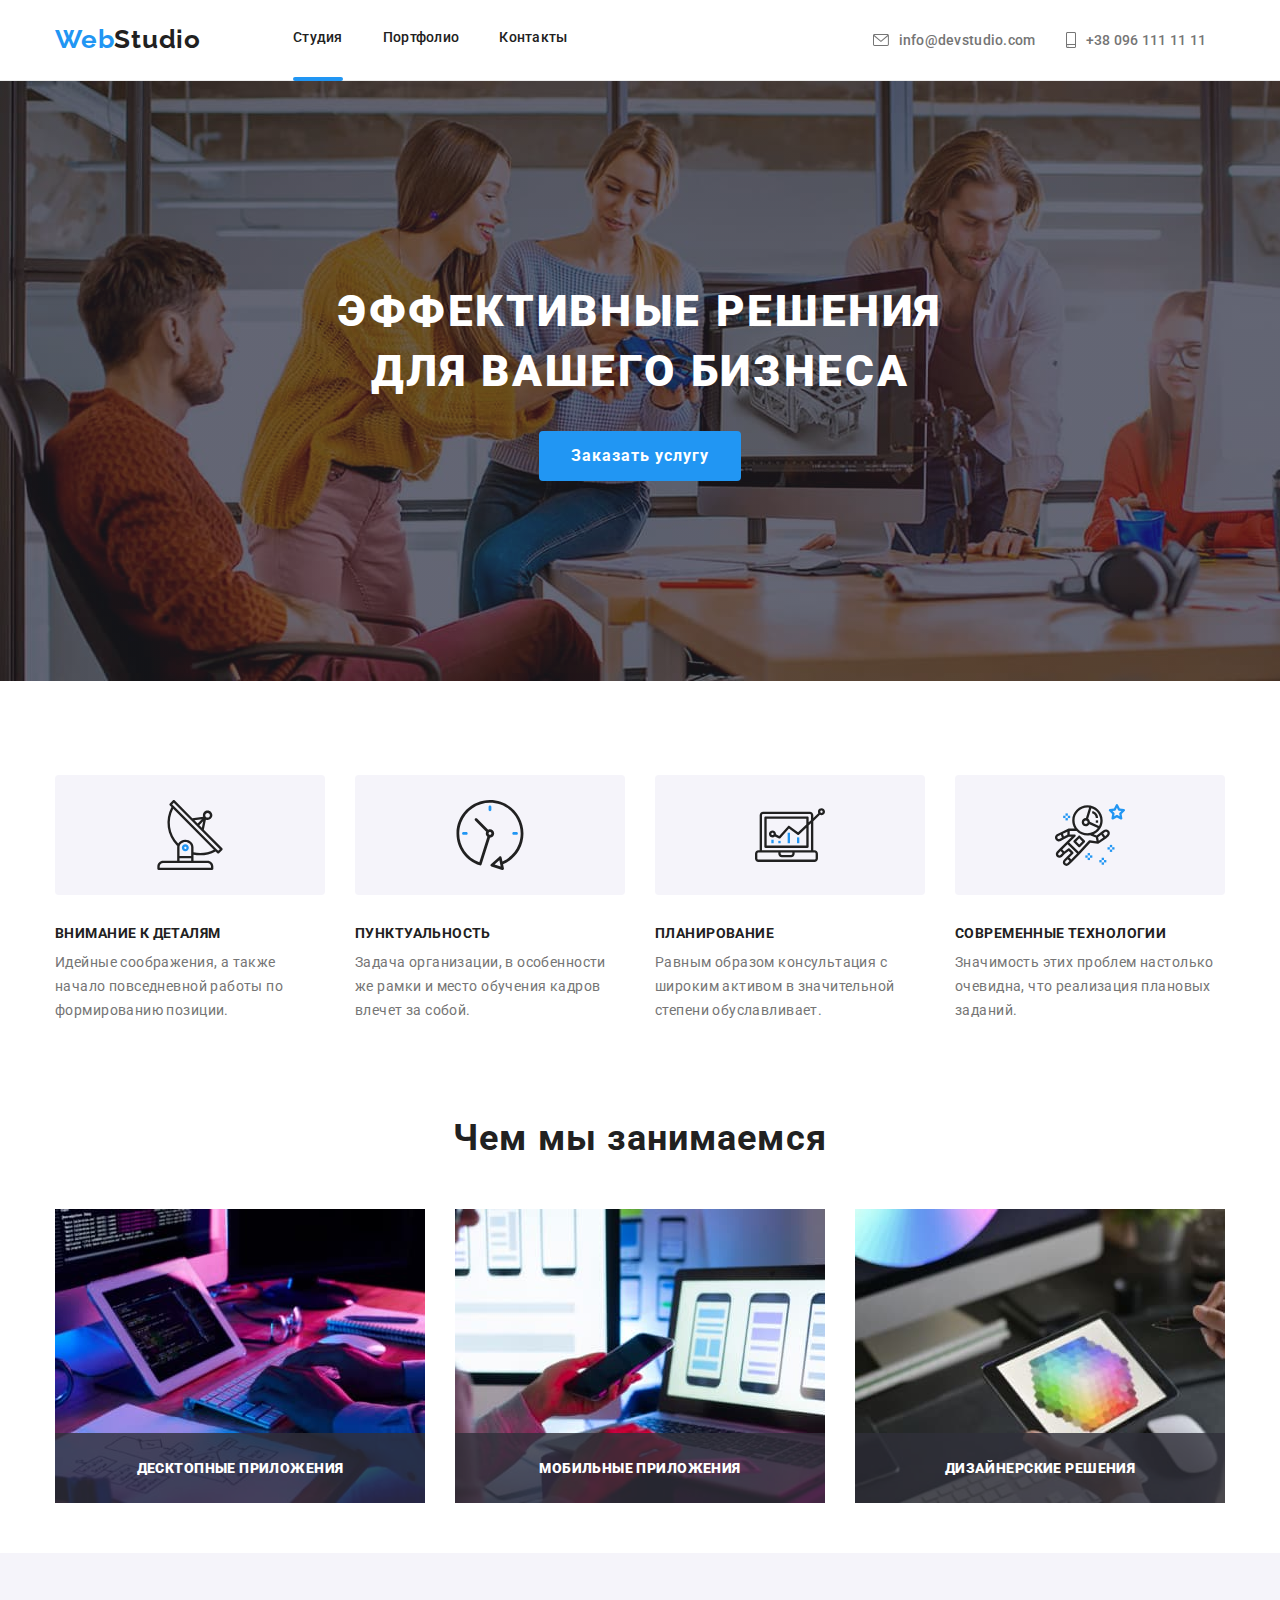
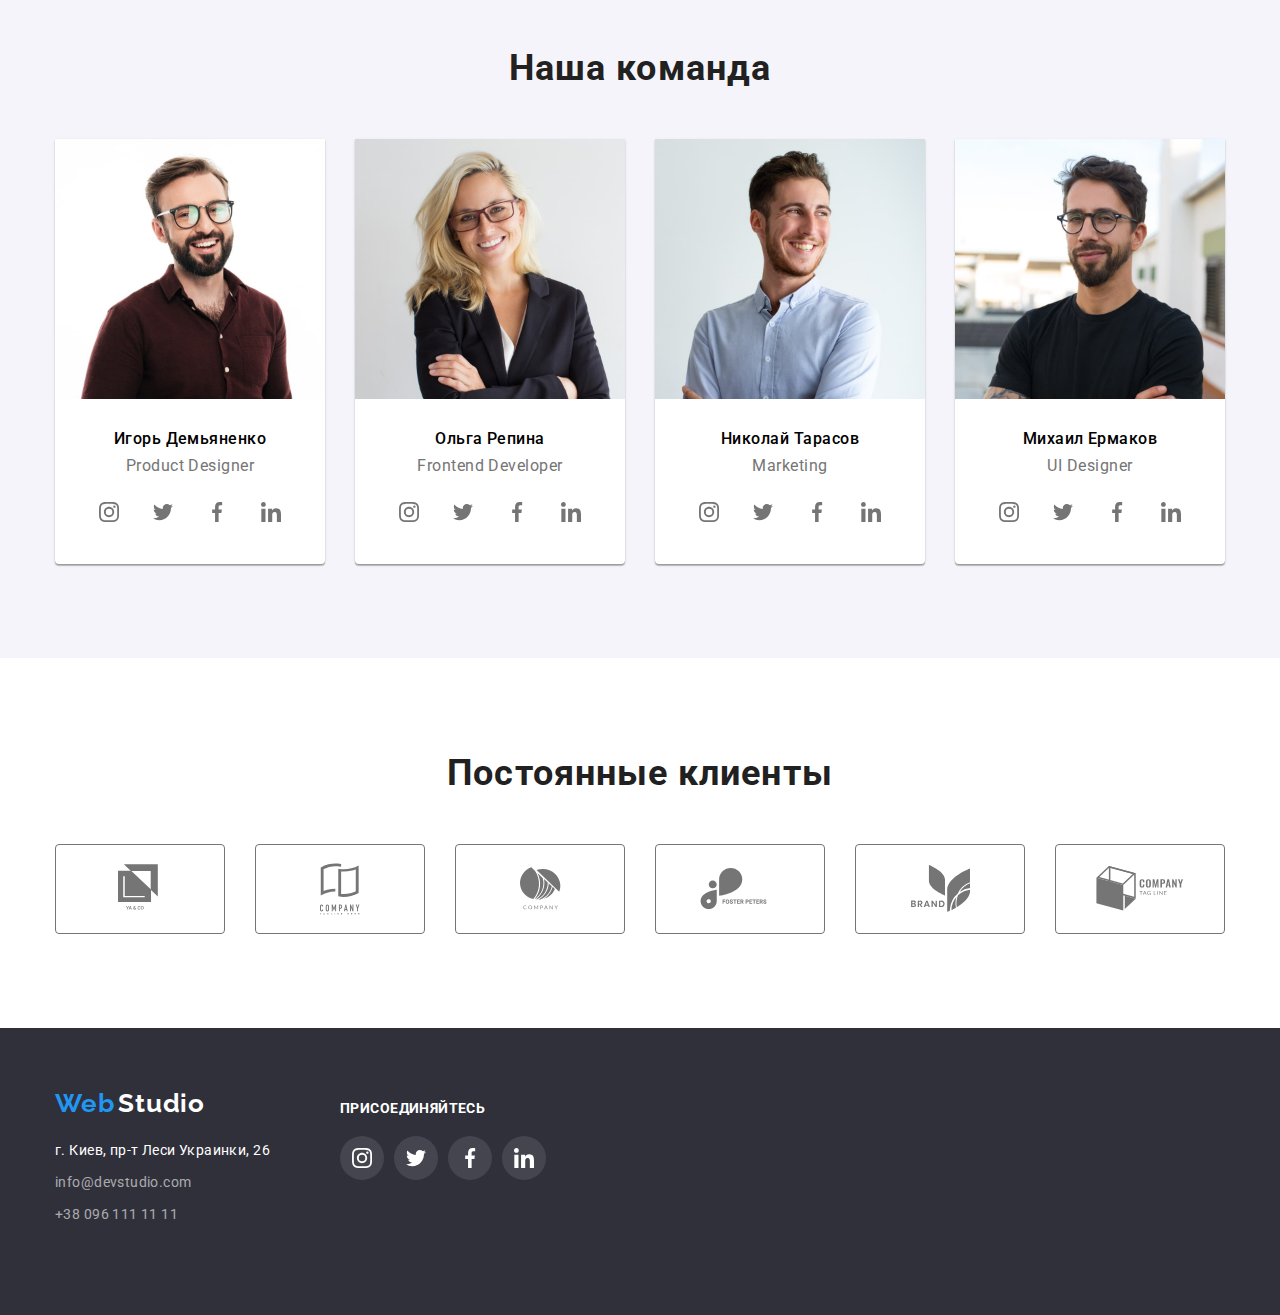
==== index.html @ ade5ae38 "creation" ====
<!DOCTYPE html>
<html lang="ru">
  <head>
    <meta charset="UTF-8" />
    <meta name="viewport" content="width=device-width, initial-scale=1.0" />
    <link rel="stylesheet" href="https://cdnjs.cloudflare.com/ajax/libs/modern-normalize/1.0.0/modern-normalize.css" />
    <link
      rel="stylesheet"
      href="https://fonts.googleapis.com/css2?family=Raleway:wght@400;700;800;900&family=Roboto:wght@400;500;700;900&display=swap"
    />
    <link rel="stylesheet" href="./css/styles.css" />
    <title>WebStudio</title>
  </head>

  <body>
    <!--шапка страницы-->
    <header class="header">
      <div class="container">
        <nav class="navigation">
          <!--логтип-->
          <a class="logo-link" lang="en" href="WebStudio"><span class="logo-web">Web</span><span class="logo-studio">Studio</span></a>
          <!--ссылки на разделы-->
          <ul class="navigation-list">
            <li class="nav-list-item">
              <a class="navigation-link current-page-studio" href="./index.html" class="link-menu-link">Студия</a>
            </li>
            <li class="nav-list-item">
              <a class="navigation-link" href="./portfolio.html" class="link-menu-link">Портфолио</a>
            </li>
            <li class="nav-list-item">
              <a class="navigation-link" href="" class="link-menu-link">Контакты</a>
            </li>
          </ul>
          <!--контактная информация-->
          <address class="address">
            <ul class="address-list-list">
              <li class="address-list-item">
                <a class="address-mail-link link" href="mailto:info@devstudio.com">
                  <svg class="mail-envelope">
                    <use href="./sprite.svg#envelope"></use>
                  </svg>
                  info@devstudio.com</a
                >
              </li>
              <li class="address-list-item">
                <a class="address-tel-link link" href="tel:+380961111111">
                  <svg class="smart">
                    <use href="./sprite.svg#smartphone"></use>
                  </svg>
                  +38 096 111 11 11</a
                >
              </li>
            </ul>
          </address>
        </nav>
      </div>
    </header>
    <!--контент странички-->
    <main>
      <!--верхняя часть-->
      <section class="hero">
        <div class="container-hero">
          <!--<div class="hero-item" >-->
          <h1 class="hero-title">ЭФФЕКТИВНЫЕ РЕШЕНИЯ ДЛЯ ВАШЕГО БИЗНЕСА</h1>
          <button class="modal-btn" data-modal-open type="button" >Заказать услугу</button>
        </div>
        <!--</div>-->
      </section>

      <!--Секция преимуществ-->
      <section class="section advantage">
        <div class="container">
          <ul class="advantage-list">
            <li class="advantage-list-item pic-antena">
              <h3 class="advantage-title">ВНИМАНИЕ К ДЕТАЛЯМ</h3>
              <p class="advantage-description">Идейные соображения, а также начало повседневной работы по формированию позиции.</p>
            </li>
            <li class="advantage-list-item pic-clock">
              <h3 class="advantage-title">ПУНКТУАЛЬНОСТЬ</h3>
              <p class="advantage-description">Задача организации, в особенности же рамки и место обучения кадров влечет за собой.</p>
            </li>
            <li class="advantage-list-item pic-diagram">
              <h3 class="advantage-title">ПЛАНИРОВАНИЕ</h3>
              <p class="advantage-description">Равным образом консультация с широким активом в значительной степени обуславливает.</p>
            </li>
            <li class="advantage-list-item pic-astronaut">
              <h3 class="advantage-title">СОВРЕМЕННЫЕ ТЕХНОЛОГИИ</h3>
              <p class="advantage-description">Значимость этих проблем настолько очевидна, что реализация плановых заданий.</p>
            </li>
          </ul>
        </div>
      </section>
      <!--Секция профиль компании-->
      <section class="section profile">
        <div class="container">
          <h2 class="profile">Чем мы занимаемся</h2>
          <ul class="profile-description">
            <li class="profile-pic">
              <img src="./imj/img3comp.jpg" alt="разработчик работает на компютере" />
              <div class="profile-item">
                <p class="profile-label">ДЕСКТОПНЫЕ ПРИЛОЖЕНИЯ</p>
              </div>
            </li>
            <li class="profile-pic">
              <img src="./imj/img2comp.jpg" alt="дизайнер создает приложение для смартфона" />
              <div class="profile-item">
                <p class="profile-label">МОБИЛЬНЫЕ ПРИЛОЖЕНИЯ</p>
              </div>
            </li>
            <li class="profile-pic-last">
              <img src="./imj/img1comp.jpg" alt="дизайнер выбирает цвет из палитры на планшете" />
              <div class="profile-item">
                <p class="profile-label">ДИЗАЙНЕРСКИЕ РЕШЕНИЯ</p>
              </div>
            </li>
          </ul>
        </div>
      </section>
      <!--Секция работники компании-->
      <section class="workers">
        <div class="container">
          <h2 class="title-team">Наша команда</h2>
          <ul class="team-list">
            <li class="item-team">
              <img src="./imj/imgIDcomp.jpg" alt="бородатый шатен в очках" width="270" class="team-photo" />
              <div class="name-description">
                <h3 class="member-list-subtitle">Игорь Демьяненко</h3>
                <p lang="en" class="member-list-description">Product Designer</p>
                <div class="social-networks"></div>
                <ul class="social-networks-list">
                  <li class="social-networks-item">
                    <a class="social-networks-icon" href="">
                      <svg class="sl-icon" width="20" , height="20">
                        <use href="./sprite.svg#instagram-2-2"></use>
                      </svg>
                    </a>
                  </li>
                  <li class="social-networks-item">
                    <a class="social-networks-icon" href="">
                      <svg class="sl-icon" width="20" , height="20">
                        <use href="./sprite.svg#twitter"></use>
                      </svg>
                    </a>
                  </li>
                  <li class="social-networks-item">
                    <a class="social-networks-icon" href="">
                      <svg class="sl-icon" width="20" , height="20">
                        <use href="./sprite.svg#facebook"></use>
                      </svg>
                    </a>
                  </li>
                  <li class="social-networks-item">
                    <a class="social-networks-icon" href="">
                      <svg class="sl-icon" width="20" , height="20">
                        <use href="./sprite.svg#linkedin"></use>
                      </svg>
                    </a>
                  </li>
                </ul>
              </div>
            </li>
            <li class="item-team">
              <img src="./imj/imgORcomp.jpg" alt="красивая блондинка в очках" width="270" class="team-photo" />
              <div class="name-description">
                <h3 class="member-list-subtitle">Ольга Репина</h3>
                <p lang="en" class="member-list-description">Frontend Developer</p>
              </div>
              <div class="social-networks">
                <ul class="social-networks-list">
                  <li class="social-networks-item">
                    <a class="social-networks-icon" href="">
                      <svg class="insta-icon" width="20" , height="20">
                        <use href="./sprite.svg#instagram-2-2"></use>
                      </svg>
                    </a>
                  </li>
                  <li class="social-networks-item">
                    <a class="social-networks-icon" href="">
                      <svg class="twitter-icon" width="20" , height="20">
                        <use href="./sprite.svg#twitter"></use>
                      </svg>
                    </a>
                  </li>
                  <li class="social-networks-item">
                    <a class="social-networks-icon" href="">
                      <svg class="facebook-icon" width="20" , height="20">
                        <use href="./sprite.svg#facebook"></use>
                      </svg>
                    </a>
                  </li>
                  <li class="social-networks-item">
                    <a class="social-networks-icon" href="">
                      <svg class="linkedin-icon" width="20" , height="20">
                        <use href="./sprite.svg#linkedin"></use>
                      </svg>
                    </a>
                  </li>
                </ul>
              </div>
            </li>
            <li class="item-team">
              <img src="./imj/imgNTcomp.jpg" alt="бородатый шатен без очков" width="270" class="team-photo" />
              <div class="name-description">
                <h3 class="member-list-subtitle">Николай Тарасов</h3>
                <p lang="en" class="member-list-description">Marketing</p>
              </div>
              <div class="social-networks">
                <ul class="social-networks-list">
                  <li class="social-networks-item">
                    <a class="social-networks-icon" href="">
                      <svg class="insta-icon" width="20" , height="20">
                        <use href="./sprite.svg#instagram-2-2"></use>
                      </svg>
                    </a>
                  </li>
                  <li class="social-networks-item">
                    <a class="social-networks-icon" href="">
                      <svg class="twitter-icon" width="20" , height="20">
                        <use href="./sprite.svg#twitter"></use>
                      </svg>
                    </a>
                  </li>
                  <li class="social-networks-item">
                    <a class="social-networks-icon" href="">
                      <svg class="facebook-icon" width="20" , height="20">
                        <use href="./sprite.svg#facebook"></use>
                      </svg>
                    </a>
                  </li>
                  <li class="social-networks-item">
                    <a class="social-networks-icon" href="">
                      <svg class="linkedin-icon" width="20" , height="20">
                        <use href="./sprite.svg#linkedin"></use>
                      </svg>
                    </a>
                  </li>
                </ul>
              </div>
            </li>
            <li class="item-team">
              <img src="./imj/imgMEcomp.jpg" alt="бородатый брюнет в очках" width="270" class="team-photo" />
              <div class="name-description">
                <h3 class="member-list-subtitle">Михаил Ермаков</h3>
                <p lang="en" class="member-list-description">UI Designer</p>
              </div>
              <div class="social-networks">
                <ul class="social-networks-list">
                  <li class="social-networks-item">
                    <a class="social-networks-icon" href="">
                      <svg class="insta-icon" width="20" , height="20">
                        <use href="./sprite.svg#instagram-2-2"></use>
                      </svg>
                    </a>
                  </li>
                  <li class="social-networks-item">
                    <a class="social-networks-icon" href="">
                      <svg class="twitter-icon" width="20" , height="20">
                        <use href="./sprite.svg#twitter"></use>
                      </svg>
                    </a>
                  </li>
                  <li class="social-networks-item">
                    <a class="social-networks-icon" href="">
                      <svg class="facebook-icon" width="20" , height="20">
                        <use href="./sprite.svg#facebook"></use>
                      </svg>
                    </a>
                  </li>
                  <li class="social-networks-item">
                    <a class="social-networks-icon" href="">
                      <svg class="linkedin-icon" width="20" , height="20">
                        <use href="./sprite.svg#linkedin"></use>
                      </svg>
                    </a>
                  </li>
                </ul>
              </div>
            </li>
          </ul>
        </div>
      </section>
      <section class="clients">
        <div class="container">
          <h2 class="klients">Постоянные клиенты</h2>
          <ul class="client-list">
            <li class="client-item">
              <div class="klient-frame">
                <a class="company" href="">
                  <svg class="company-logo" width="44px" , height="49px">
                    <use href="./sprite.svg#logo-1"></use>
                  </svg>
                </a>
              </div>
            </li>
            <li class="client-item">
              <div class="klient-frame">
                <a class="company" href="">
                  <svg class="company-logo" width="40px" , height="52px">
                    <use href="./sprite.svg#logo-2"></use>
                  </svg>
                </a>
              </div>
            </li>
            <li class="client-item">
              <div class="klient-frame">
                <a class="company" href="">
                  <svg class="company-logo" width="41px" , height="43px">
                    <use href="./sprite.svg#logo-3"></use>
                  </svg>
                </a>
              </div>
            </li>
            <li class="client-item">
              <div class="klient-frame">
                <a class="company" href="">
                  <svg class="company-logo" width="80px" , height="42px">
                    <use href="./sprite.svg#logo-4"></use>
                  </svg>
                </a>
              </div>
            </li>
            <li class="client-item">
              <div class="klient-frame">
                <a class="company" href="">
                  <svg class="company-logo" width="59px" , height="47px">
                    <use href="./sprite.svg#logo-5"></use>
                  </svg>
                </a>
              </div>
            </li>
            <li class="client-item">
              <div class="klient-frame">
                <a class="company" href="">
                  <svg class="company-logo" width="88px" , height="45px">
                    <use href="./sprite.svg#logo-6"></use>
                  </svg>
                </a>
              </div>
            </li>
          </ul>
        </div>
      </section>
    </main>

    <footer class="footer-dark">
      <div class="container">
        <address class="address">
          <div class="logo-container">
            <a class="logo-link" href="WebStudio"><span class="logo-web">Web</span> <span class="logo-studio-footer">Studio</span></a>
            <ul class="footer-list">
              <li>
                <a class="footer-map" href="https://goo.gl/maps/9hXhkvQrHoETYkARA" target="_blank">
                  <p class="text">г. Киев, пр-т Леси Украинки, 26</p>
                </a>
              </li>
              <li>
                <a class="footer-mail" href="mailto:info@example.com">info@devstudio.com</a>
              </li>
              <li>
                <a class="footer-tel" href="tel:+380961111111">+38 096 111 11 11</a>
              </li>
            </ul>
          </div>

          <div class="social-links-footer">
            <h3 class="unite">ПРИСОЕДИНЯЙТЕСЬ</h3>
            <ul class="footer-social-networks-list">
              <li class="footer-social-networks-item">
                <a class="footer-social-networks-icon" href="">
                  <svg class="footer-svg">
                    <use href="./sprite.svg#instagram-2-2"></use>
                  </svg>
                </a>
              </li>
              <li class="footer-social-networks-item">
                <a class="footer-social-networks-icon" href="">
                  <svg class="footer-svg">
                    <use href="./sprite.svg#twitter"></use>
                  </svg>
                </a>
              </li>
              <li class="footer-social-networks-item">
                <a class="footer-social-networks-icon" href="">
                  <svg class="footer-svg">
                    <use href="./sprite.svg#facebook"></use>
                  </svg>
                </a>
              </li>
              <li class="footer-social-networks-item">
                <a class="footer-social-networks-icon" href="">
                  <svg class="footer-svg">
                    <use href="./sprite.svg#linkedin"></use>
                  </svg>
                </a>
              </li>
            </ul>
          </div>
        </address>
      </div>
    </footer>
    <div class="backdrop is-hidden" data-modal>
      <div class="modal">
        <button type="button" class="close-button" data-modal-close>
          <svg class="close-pic">
            <use href="./svg/symbol-defs.svg#close-black">
            </use>
          </svg>

        </button>
      </div>
    </div>
    <script src="./js/modal.js"></script>
  </body>
</html>
---- css/styles.css ----
:root {
  --accent-font: "Roboto", sans-serif;
  --secondary-font: "Raleway", sans-serif;
  --accent-color: #757575;
  --secondary-color: #212121;
  --hover-color: #2196f3;
}
html {
  box-sizing: border-box;
}
*,
*::before,
*::after {
  margin: 0;
  padding: 0;
}

body {
  font-family: "Roboto", sans-serif;
  font-style: normal;
}
img {
  display: block;
}

ul {
  list-style: none;
  display: flex;
}

a {
  text-decoration: none;
}
p,
ul,
h1,
h2,
h3 {
  margin: 0;
  padding: 0;
}

.container {
  width: 1200px;
  margin-left: auto;
  margin-right: auto;
  padding-left: 15px;
  padding-right: 15px;
  /*outline: 1px solid red;*/
  /*background-color: aqua;*/
}

.section {
  padding-top: 94px;
  /*padding-bottom: 94px;*/
}
/*.flexbox {
  display: flex;
}*/
.link {
  text-decoration: none;
}

.list {
  display: flex;
  flex-direction: row;
  list-style: none;
}

/*header*/
/*.header {
  display: flex;
  align-items: baseline;
  padding-top: 24px;
  padding-bottom: 25px;
  background-color: #ffffff;
}*/
/*BACKDROP!!!*/
.backdrop {
  position: fixed;
  top: 0;
  left: 0;
  width: 100%;
  height: 100%;
  background-color: rgba(0, 0, 0, 0.2);
}
.modal {
  position: absolute;
  top: 50%;
  left: 50%;
  transform: translate(-50%, -50%);
  width: 528px;
  height: 581px;
  background-color: #ffffff;
  box-shadow: 0px 1px 3px rgba(0, 0, 0, 0.12), 0px 1px 1px rgba(0, 0, 0, 0.14), 0px 2px 1px rgba(0, 0, 0, 0.2);
  border-radius: 4px;
  transform: translate(-50%, -50%);
  transition: transform 500ms cubic-bezier(0.4, 0, 0.2, 1);
}
.backdrop.is-hidden {
  visibility: hidden;
  opacity: 0;
  pointer-events: none;
}

.backdrop.is-hidden .modal {
  transform: translate(-50%, -200%);
}
.close-button {
  position: absolute;
  top: 8px;
  right: 8px;
  width: 30px;
  height: 30px;
  border: 1px solid rgba(0, 0, 0, 0.1);
  border-radius: 50%;
  background-color: #fff;
  /*cursor: pointer;*/
}
.close-pic {
  position: absolute;
  width: 11px;
  height: 11px;
  top: 0;
  left: 0;
  color: #000000;
  padding-top: 8px;
  padding-bottom: 10px;
  cursor: pointer;
}

.header {
  padding-top: 24px;
  padding-bottom: 25px;
  background-color: #ffffff;
}
header {
  border-bottom: 1px solid #ececec;
}

.header .container {
  display: flex;
}

.logo-web {
  font-family: "Raleway", sans-serif;
  text-decoration: none;
  font-style: normal;
  font-weight: bold;
  font-size: 26px;
  line-height: 31px;
  /* identical to box height */
  letter-spacing: 0.03em;
  color: #2196f3;
}
.logo-studio {
  font-family: "Raleway", sans-serif;
  text-decoration: none;
  font-style: normal;
  font-weight: bold;
  font-size: 26px;
  line-height: 31px;
  /* identical to box height */
  letter-spacing: 0.03em;
  color: #212121;
}

.navigation {
  display: flex;
  align-items: center;
}

.navigation-list {
  display: flex;
  margin-left: 92px;
}
.nav-list-item:not(:last-child) {
  margin-right: 40px;
}
.address-list-list {
  font-style: normal;
  display: flex;
  align-items: center;
  margin-left: 305px; /*auto;*/
  /*align-items: baseline;*/
}
.address {
  display: flex;
  font-style: normal;
}

.address-list-item:not(:last-child) {
  margin-right: 30px;
}

.navigation-link {
  color: var(--secondary-color);
  font-family: "Roboto", sans-serif;
  font-style: normal;
  font-weight: 500;
  font-size: 14px;
  line-height: 1.143;
  letter-spacing: 0.02em;
  transition: all 250ms cubic-bezier(0.4, 0, 0.2, 1);
  /*position: absolute;
  /*color: var(--secondary-color);*/
}
.current-page-studio::after,
.current-page-portfolio::after {
  content: "";
  display: block;
  width: 100%px;
  height: 4px;
  background-color: var(--hover-color);
  bottom: -30px;
  position: relative;
  border-radius: 2px;
}
/*.nav-list-item {
  position: relative;
}*/
.mail-envelope {
  /*display: block;*/
  width: 16px;
  height: 12px;
  margin-right: 10px;
  fill: currentcolor;
  /*background-color: var(--accent-color);*/
}

.smart {
  width: 10px;
  height: 16px;
  margin-right: 10px;
  fill: var(--accent-color);
}
.address-mail-link {
  display: flex;
  align-items: center;
  transition: all 250ms cubic-bezier(0.4, 0, 0.2, 1);
}
.address-tel-link {
  display: flex;
  align-items: center;
  transition: all 250ms cubic-bezier(0.4, 0, 0.2, 1);
}
.address-mail-link:hover .mail-envelope,
.address-tel-link:hover .smart,
.address-mail-link:focus .mail-envelope,
.address-tel-link:focus .smart {
  fill: var(--hover-color);
}
.address-mail-link,
.address-tel-link {
  font-family: "Roboto", sans-serif;
  font-style: normal;
  font-weight: 500;
  font-size: 14px;
  line-height: 1.143;
  letter-spacing: 0.02em;
  color: var(--accent-color);
}

.navigation-link:hover,
.navigation-link:focus,
.address-mail-link:hover,
.address-mail-link:focus,
.address-tel-link:hover,
.address-tel-link:focus {
  color: var(--hover-color);
  transition: all 250ms cubic-bezier(0.4, 0, 0.2, 1);
}
.navigation-link:hover::after,
.navigation-link:focus::after {
  fill: var(--hover-color);
  transition: all 250ms cubic-bezier(0.4, 0, 0.2, 1);
}

/*heroooooooo*/

.hero {
  border-top: var(--accent-color);
  background-image: linear-gradient(rgba(47, 48, 58, 0.4), rgba(47, 48, 58, 0.4)), url(../imj/hero-imj-compressed.jpg);
  background-color: #2f303a;
  background-repeat: no-repeat;
  /*background-position: 50% 50%;*/
  background-size: cover;
  text-align: center;
  padding-top: 200px;
  padding-bottom: 200px;
}

.container-hero {
  text-align: center;
}
.hero-title {
  max-width: 696px;
  font-weight: 900;
  font-size: 44px;
  line-height: 1.364;
  letter-spacing: 0.06em;
  text-transform: uppercase;
  color: #ffffff;
  margin-left: auto;
  margin-right: auto;
  margin-bottom: 30px;
}

.modal-btn {
  display: inline-flexbox;
  border-style: none;
  /*min-width: 200px;*/
  font-family: var(--accent-font);
  font-weight: 700;
  font-size: 16px;
  line-height: 1.875;
  letter-spacing: 0.06em;
  text-align: center;
  text-decoration: none;
  text-align: center;
  color: #ffffff;
  background-color: var(--hover-color);
  border-radius: 4px;
  padding: 10px 32px;
  min-width: 200px;
  transition: all 250ms cubic-bezier(0.4, 0, 0.2, 1);
  /*width: 200px;
  height: 50px;
  /*margin: 10px, 32px;*/
  /*padding: 10px, 32px;*/
}

.modal-btn:hover,
.modal-btn:focus {
  background-color: white;
  color: var(--hover-color);
  border-radius: 4px;
}

/*Advantage*/

/*.section advantage {
  /*padding-top: 94px;
  /*padding-bottom: 94px;
}*/

.container {
  width: 1200px;
  margin-left: auto;
  margin-right: auto;
  padding-left: 15px;
  padding-right: 15px;
}
.advantage-list {
  display: flex;
  justify-content: space-between;
  margin-bottom: 0px;
}
.advantage-list-item {
  width: 270px;
}

.advantage-title {
  margin-top: 30px;
  margin-bottom: 10px;
  font-weight: 700;
  font-size: 14px;
  line-height: 1.143;
  letter-spacing: 0.03em;
  text-transform: uppercase;
  color: var(--secondary-color);
}

.advantage-list-item::before {
  display: block;
  content: "";
  height: 120px;
  background-color: #f5f4fa;
  background-repeat: no-repeat;
  background-position: center;
  border-radius: 4px;
}

.pic-antena::before {
  background-image: url(../svg/antenna.svg);
}

.pic-clock::before {
  background-image: url(../svg/clock.svg);
}

.pic-diagram::before {
  background-image: url(../svg/diagram.svg);
}

.pic-astronaut::before {
  background-image: url(../svg/astronaut.svg);
}

.advantage-description {
  /*margin-bottom: 94px;*/
  padding: 270px, 75px;
  font-weight: 400;
  font-size: 14px;
  line-height: 1.714;
  letter-spacing: 0.03em;
  color: var(--accent-color);
}
.last {
  margin-bottom: 0px;
}
/*.advantage-list,
.advantage-list-item,*/
.advantage-title {
  /*margin-top: 0px;*/
  margin-bottom: 10px;
}

.advantage-item::before {
  content: "";
  width: 270px;
  height: 120px;
}

/*profile*/

.section profile {
  margin-top: 94px;
  margin-bottom: 94px;
}
.profile {
  margin-bottom: 50px;
  font-weight: 700;
  font-size: 36px;
  line-height: 1.167;
  text-align: center;
  letter-spacing: 0.03em;
  color: var(--secondary-color);
}
.profile-description {
  display: flex;
  justify-content: space-between;
}
.profile-list-img {
  margin-right: 30px;
  margin-left: 0px;
  width: 370px;
  height: 294px;
}
.profile-pic-last {
  position: relative;
  margin-left: 0px;
}
.profile-pic {
  position: relative;
}
.profile-item {
  display: flex;
  position: absolute;
  bottom: 0px;
  justify-content: center;
  align-items: center;
  width: 100%;
  height: 70px;
  background: rgba(47, 48, 58, 0.8);
}
.profile-label {
  font-weight: 900;
  font-size: 14px;
  line-height: 1.143;
  text-align: center;
  letter-spacing: 0.03em;
  text-transform: uppercase;
  color: #ffffff;
}
/*TEAM*/

.title-team {
  margin-bottom: 50px;
  border-top: 0px;
  font-weight: 700;
  font-size: 36px;
  line-height: 1.167;
  text-align: center;
  letter-spacing: 0.03em;
  color: var(--secondary-color);
}

.workers {
  background-color: #f5f4fa;
  padding-top: 94px;
  padding-bottom: 94px;
}

.team-list {
  display: flex;
  justify-content: space-between;
  align-items: center;
  /*flex-wrap: nowrap;*/
}
.name-description {
  margin-top: 30px;
}

.member-list-subtitle {
  margin-bottom: 10px;
  font-weight: 500;
  font-size: 16px;
  line-height: 1.187;
  text-align: center;
  letter-spacing: 0.03em;
}
.item-team {
  width: 270px;
  background: #ffffff;
  box-shadow: 0px 1px 3px rgba(0, 0, 0, 0.12), 0px 1px 1px rgba(0, 0, 0, 0.14), 0px 2px 1px rgba(0, 0, 0, 0.2);
  border-radius: 0px 0px 4px 4px;
}

.members-list {
  display: flex;
  justify-content: space-between;
}

.member-list-description {
  font-weight: 400;
  font-size: 16px;
  line-height: 1;
  text-align: center;
  letter-spacing: 0.03em;
  color: var(--accent-color);
}
.img-team {
  display: block;
}
.social-networks-list {
  margin-top: 16px;
  margin-right: 32px;
  margin-bottom: 30px;
  margin-left: 32px;
  display: inline-flex;
  align-items: center;
}
.social-networks-icon {
  display: inline-flex;
  width: 44px;
  height: 44px;
  justify-content: center;
  align-items: center;
  margin-right: 10px;
  border-radius: 50%;
  transition: all 250ms cubic-bezier(0.4, 0, 0.2, 1);
}
/*.social-networks-item:hover {
  /*background-color: var(--hover-color);
  fill: #ffffff;
}*/
.social-networks-icon {
  fill: var(--accent-color);
  background-color: #ffffff;
  transition: all 250ms cubic-bezier(0.4, 0, 0.2, 1);
  /*fill: #ffffff;*/
}
.social-networks-icon:hover {
  background-color: var(--hover-color);
  fill: #ffffff;
}

/*.sl-icon {
  width: 20px;
  height: 20px;
  fill: #afb1b8;
}*/

/*CLIENTS*/
.clients {
  padding-top: 94px;
  padding-bottom: 94px;
}

.klients {
  margin-bottom: 50px;
  border-top: 0px;
  font-weight: 700;
  font-size: 36px;
  line-height: 1.167;
  text-align: center;
  letter-spacing: 0.03em;
  color: var(--secondary-color);
}
.client-list {
  display: inline-flex;
  align-items: center;
  /*margin-right: 215px;*/
}
.client-item {
  display: flex;
}
.company {
  display: flex;
  width: 170px;
  height: 90px;
  justify-content: center;
  align-items: center;
  margin-right: 10px;
  border-radius: 4px;
  border: 1px solid var(--accent-color);
  margin-right: 30px;
  fill: var(--accent-color);
  transition: all 250ms cubic-bezier(0.4, 0, 0.2, 1);
}
.company:hover {
  border-color: var(--hover-color);
  fill: var(--hover-color);
}

/*FOOOOOOTER*/
.footer-description {
  font-style: normal;
  font-weight: 400;
  font-size: 14px;
  line-height: 1.714;
  letter-spacing: 0.03em;
  color: #ffffff;
}
.logo-studio-footer {
  font-family: "Raleway", sans-serif;
  text-decoration: none;
  font-style: normal;
  font-weight: bold;
  font-size: 26px;
  line-height: 31px;
  /* identical to box height */
  letter-spacing: 0.03em;
  color: #ffffff;
}

/*footer address {
  
}*/
/*.footer-first {
  margin-right: 80px;
}*/
.logo-container {
  display: block;
  margin-bottom: 20px;
}
.footer-map {
  display: inline-block;
  font-weight: 400;
  font-size: 14px;
  font-style: normal;
  line-height: 1.714;
  letter-spacing: 0.03em;
  color: #ffffff;
  margin-bottom: 8px;
}
.footer-mail,
.footer-tel {
  display: inline-block;
  font-weight: 400;
  font-size: 14px;
  font-style: normal;
  line-height: 1.714;
  letter-spacing: 0.03em;
  color: rgba(255, 255, 255, 0.6);
  margin-bottom: 8px;
}
.footer-list {
  display: flex;
  flex-direction: column;
  margin-top: 20px;
}
.social-links-footer {
  display: flex;
  width: 206px;
  /*height: 80px;
  padding-top: 12px;*/
}
.unite {
  font-weight: 700;
  font-size: 14px;
  line-height: 1.143;
  letter-spacing: 0.03em;
  text-transform: uppercase;
  color: #ffffff;
  text-align: start;
  margin-bottom: 20px;
  font-style: normal;
}
.social-links-footer {
  display: flex;
  margin-top: 12px;
  margin-left: 70px;
  flex-direction: column;
}
.footer-social-networks-list {
  display: flex;
  width: 206px;
  justify-content: space-between;
}
.footer-svg {
  width: 20px;
  height: 20px;
  fill: #ffffff;
}
.footer-social-networks-icon {
  display: flex;
  align-items: center;
  justify-content: center;
  width: 44px;
  height: 44px;
  border-radius: 50%;
  background: rgba(255, 255, 255, 0.1);
  transition: all 250ms cubic-bezier(0.4, 0, 0.2, 1);
}
.footer-social-networks-icon:hover,
.footer-social-networks-icon:focus {
  background-color: var(--hover-color);
}

.footer-social-networks-icon:hover .footer-svg,
.footer-social-networks-icon:focus .footer-svg {
  fill: #ffffff;
}

.footer-dark {
  background: #2f303a;
  padding-top: 60px;
  padding-bottom: 60px;
}
/*------------------------------------ END of Index-----------------*/

/*------------------PORTFOLIO----------------*/

.completed {
  padding-top: 94px;
  padding-bottom: 94px;
}
.knobs {
  display: flex;
  justify-content: center;
  margin-bottom: 50px;
}
/*.project-filter-item + .project-filter-item {
  margin-left: 8px;
}*/
.knobs-item {
  padding: 6px 22px;
  border-radius: 4px;
  font-weight: 500;
  font-size: 16px;
  line-height: 1.625;
  text-align: center;
  letter-spacing: 0.03em;
  color: var(--secondary-color);
  background-color: #f5f4fa;
  border: transparent;
  transition: all 250ms cubic-bezier(0.4, 0, 0.2, 1);
}

.knobs-item:hover,
.knobs-item:focus {
  color: #ffffff;
  background-color: var(--hover-color);
  box-shadow: 0px 3px 1px rgba(0, 0, 0, 0.1), 0px 1px 2px rgba(0, 0, 0, 0.08), 0px 2px 2px rgba(0, 0, 0, 0.12);
}

.knobs-item {
  margin-right: 8px;
}

/* WHAT WE Do*/
.work-description {
  display: flex;
  flex-wrap: wrap;
}
.work-desc-container {
  width: 370px;
  background: #ffffff;
  border: 1px solid #eeeeee;
  transition: all 250ms cubic-bezier(0.4, 0, 0.2, 1);
}
.work-desc-container:not(:nth-child(3n)) {
  margin-right: 30px;
}

.work-desc-container:not(:nth-child(n + 7)) {
  margin-bottom: 30px;
}
.work-desc-container:hover,
.work-desc-container:focus {
  box-shadow: 0px 1px 1px rgba(0, 0, 0, 0.12), 0px 4px 4px rgba(0, 0, 0, 0.06), 1px 4px 6px rgba(0, 0, 0, 0.16);
}
.box {
  width: 370px;
  height: 294px;
  position: relative;
  overflow: hidden;
}
.work-desc-container:hover .overlay {
  transform: translatey(0);
}

.overlay {
  position: absolute;
  top: 0;
  left: 0;
  width: 100%;
  height: 100%;
  background-color: rgba(33, 150, 243, 0.9);

  transform: translatey(100%);
  transition: transform 250ms ease;
}

.what-is-it {
  position: absolute;
  top: 0;

  width: 100%;
  height: 100%;
  padding-top: 63px;
  padding-left: 24px;
  padding-bottom: 63px;
  padding-right: 24px;
  font-family: Roboto;
  font-style: normal;
  font-weight: normal;
  font-size: 18px;
  line-height: 28px;
  /* or 156% */
  letter-spacing: 0.03em;
  color: #ffffff;
}

.work-card {
  padding: 20px 24px;
}
.company-works {
  margin-bottom: 4px;
  font-weight: 700;
  font-size: 18px;
  line-height: 2;
  letter-spacing: 0.06em;
  color: var(--secondary-color);
}
.description {
  font-family: Roboto;
  font-style: normal;
  font-weight: normal;
  font-size: 16px;
  line-height: 1.875;
  letter-spacing: 0.03em;
  color: var(--accent-color);
}
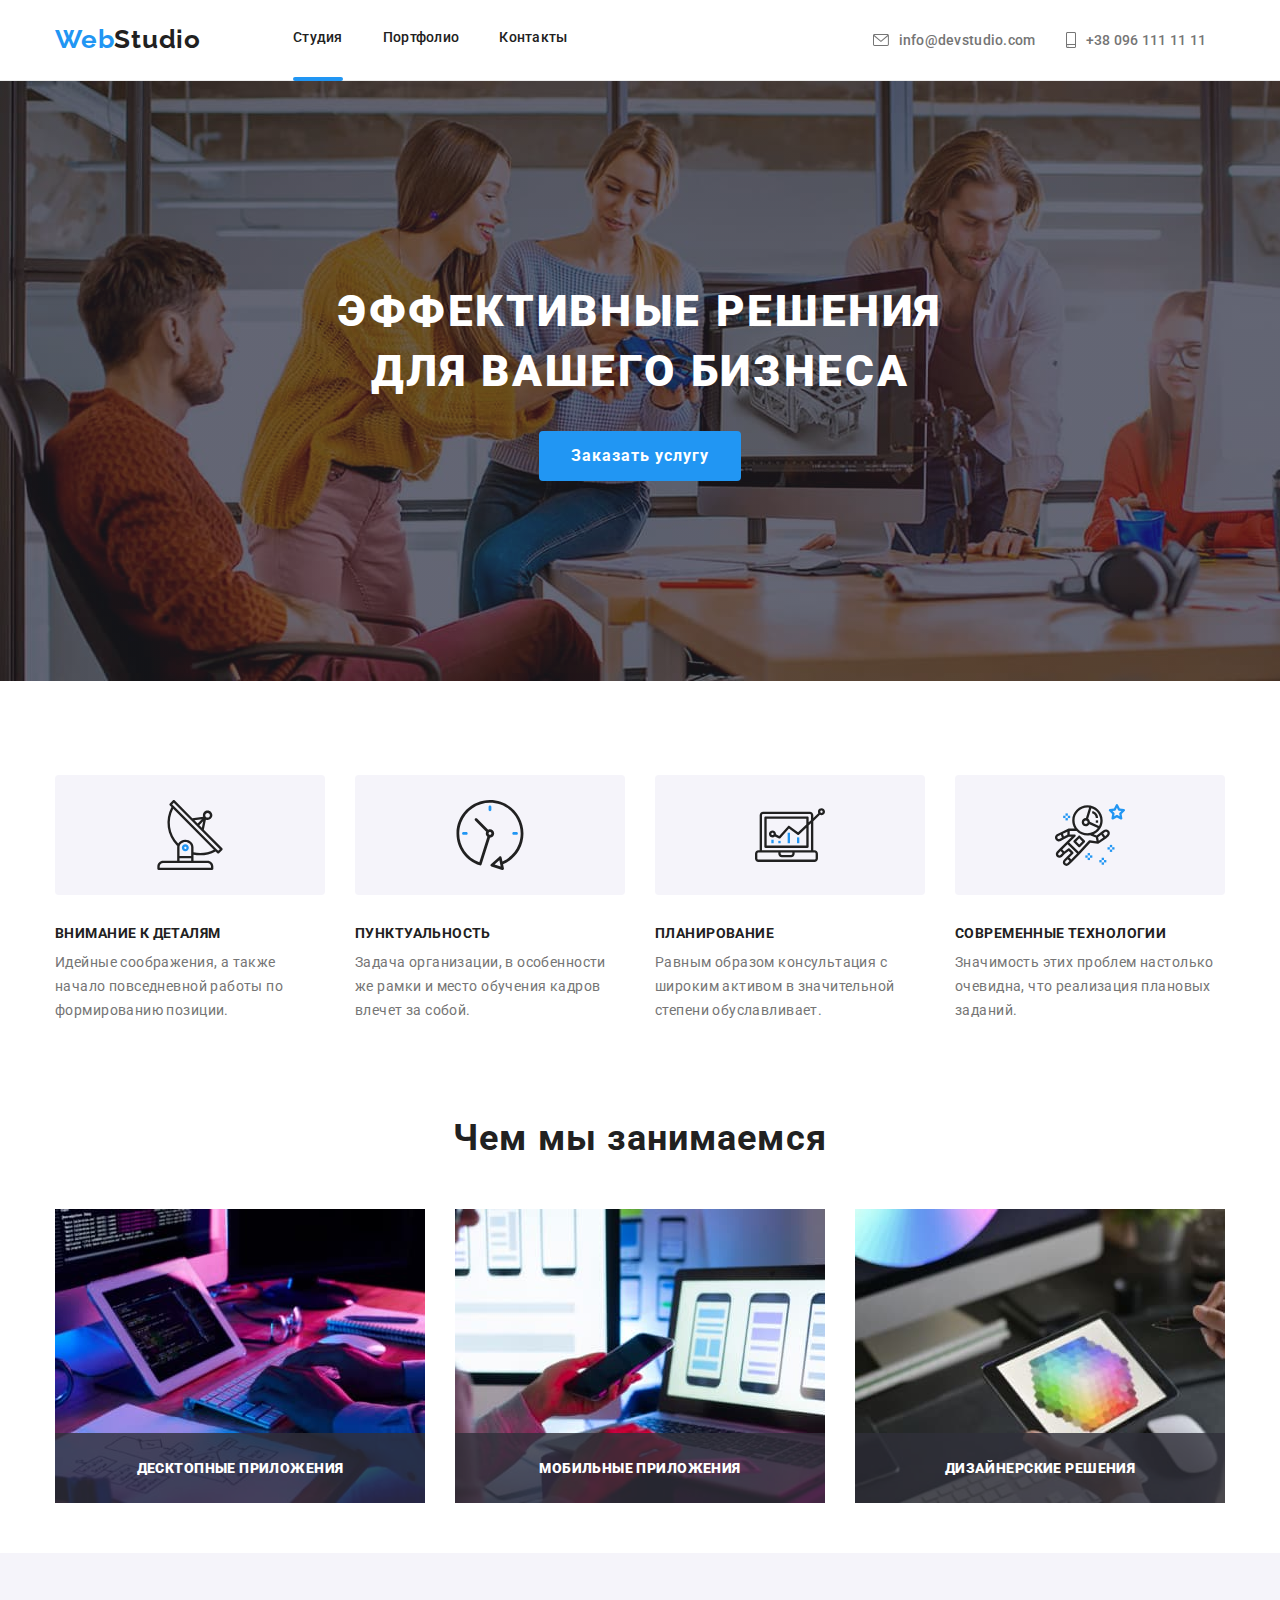
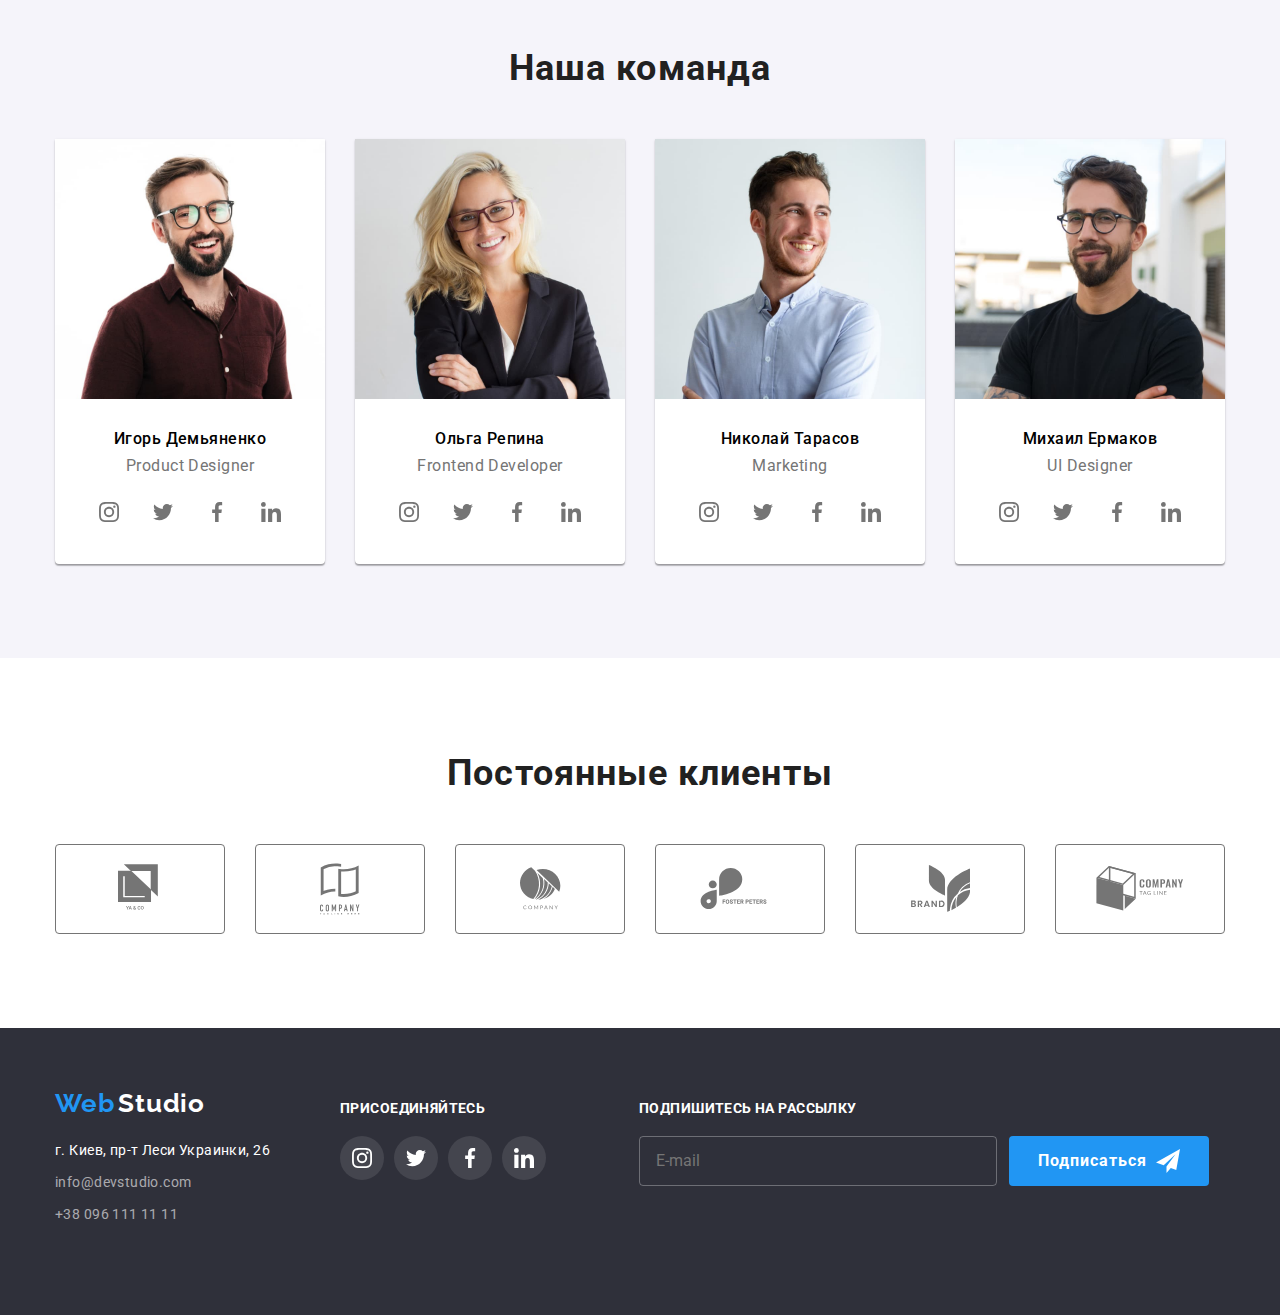
==== commit befe02f0: "adds forms" ====
--- a/index.html
+++ b/index.html
@@ -395,6 +395,13 @@
               </li>
             </ul>
           </div>
+          <div class="form-wraper">
+            <h3 class="sub-us">ПОДПИШИТЕСЬ НА РАССЫЛКУ</h3>
+            <form action="#" method="GET" class="subscribe-form">
+              <input type="email" class="subscribe-form-input" placeholder="E-mail">
+              <button type="submit" class="subscribe-button iconsend">Подписаться</button>
+            </form>
+          </div>
         </address>
       </div>
     </footer>
@@ -405,8 +412,43 @@
             <use href="./svg/symbol-defs.svg#close-black">
             </use>
           </svg>
+        </button>
+        <h2 class="form-title">Оставте свои данные, мы вам перезвоним</h2>
+        <form action="#" method="GET" class="information-form">
+          <div class="information-field-wrapper">
+            <label class="form-field">Имя
+              <input type="text" name="user-name" class="information-input" minlength="2" required>
+              <svg width="13" height="13" class="form-icon">
+                <use href="./svg#name"></use>
+              </svg>
+            </label>
+          </div>
+          <div class="information-field-wrapper">
+            <label class="form-field">Телефон
+              <input type="tel" name="user-phone" class="information-input" required>
+              <svg width="13" height="13" class="form-icon">
+                <use href="./svg/#telephone.svg"></use>
+              </svg>
+            </label>
+          </div>
+          <div class="information-field-wrapper">
+            <label class="form-field">Почта
+              <input type="email" name="user-email" class="information-input">
+              <svg width="15" height="12" class="form-icon">
+                <use href="./svg/#email.svg"></use>
+              </svg>
+            </label>
+          </div>
+          <div class="class">
+            <label class="form-field">Комментарий
+              <textarea class="form-message" name="user-message" id="" cols="30" rows="10"></textarea>
+            </label>
+          </div>
+          <input type="checkbox" name="user-policy" value="accept-policy" class="form-policy" >
+          <button type="submit" class="information-form-btn" >Отправить</button>
+          
 
-        </button>
+        </form>
       </div>
     </div>
     <script src="./js/modal.js"></script>
--- a/css/styles.css
+++ b/css/styles.css
@@ -96,6 +96,7 @@
   border-radius: 4px;
   transform: translate(-50%, -50%);
   transition: transform 500ms cubic-bezier(0.4, 0, 0.2, 1);
+  padding: 40px;
 }
 .backdrop.is-hidden {
   visibility: hidden;
@@ -118,14 +119,16 @@
   /*cursor: pointer;*/
 }
 .close-pic {
-  position: absolute;
+  /*position: absolute;*/
   width: 11px;
   height: 11px;
-  top: 0;
-  left: 0;
-  color: #000000;
-  padding-top: 8px;
-  padding-bottom: 10px;
+  /*top: 0;
+  left: 0;*/
+  fill: #000000;
+  /*justify-content: center;
+  align-items: center;*/
+  /*padding-top: 8px;
+  padding-bottom: 10px;*/
   cursor: pointer;
 }
 
@@ -723,6 +726,71 @@
 .footer-social-networks-icon:focus .footer-svg {
   fill: #ffffff;
 }
+.form-wraper {
+  display: flex;
+  margin-top: 12px;
+  margin-left: 93px;
+  flex-direction: column;
+}
+.subscribe-form {
+  display: inline-flex;
+  align-items: center;
+}
+.subscribe-form-input {
+  width: 358px;
+  height: 50px;
+  /*padding-top: 15px;
+  padding-bottom: 15px;*/
+  padding-left: 16px;
+  background-color: transparent;
+  border: 1px solid rgba(255, 255, 255, 0.3);
+  border-radius: 4px;
+  color: #ffffff;
+}
+.subscribe-button {
+  display: inline-flex;
+  align-items: center;
+  justify-content: space-between;
+  width: 200px;
+  height: 50px;
+  padding: 10px 29px;
+  margin-left: 12px;
+  font-weight: 700;
+  font-size: 16px;
+  font-style: normal;
+  line-height: 1.143;
+  letter-spacing: 0.06em;
+  color: #ffffff;
+  text-align: left;
+  border-style: none;
+  background-color: var(--hover-color);
+  border-radius: 4px;
+}
+.subscribe-button::after {
+  display: block;
+  content: "";
+  width: 24px;
+  height: 24px;
+  background-color: transparent;
+  background-repeat: no-repeat;
+  background-position: center;
+  /*border-radius: 4px;*/
+}
+
+.iconsend::after {
+  background-image: url(../svg/iconsend.svg);
+}
+.sub-us {
+  font-weight: 700;
+  font-size: 14px;
+  line-height: 1.143;
+  letter-spacing: 0.03em;
+  text-transform: uppercase;
+  color: #ffffff;
+  text-align: start;
+  margin-bottom: 20px;
+  font-style: normal;
+}
 
 .footer-dark {
   background: #2f303a;
@@ -854,3 +922,38 @@
   letter-spacing: 0.03em;
   color: var(--accent-color);
 }
+/*=========MODAL-FORM=========*/
+.information-form {
+  display: flex;
+  flex-direction: column;
+}
+.information-input {
+  display: block;
+  width: 100%;
+  height: 40px;
+  border: 1px solid rgba(33, 33, 33, 0.2);
+  border-radius: 4px;
+  margin-top: 4px;
+}
+.form-message {
+  display: block;
+  width: 100%;
+  height: 120px;
+  border: 1px solid rgba(33, 33, 33, 0.2);
+  border-radius: 4px;
+  resize: none;
+  margin-top: 4px;
+  margin-bottom: 20px;
+}
+.form-field {
+  position: relative;
+  margin-bottom: 28px;
+}
+/*.form-icon-name {
+  width: 12px;
+  height: 12px;
+  fill: black;
+}*/
+.form-icon {
+  position: absolute;
+}
